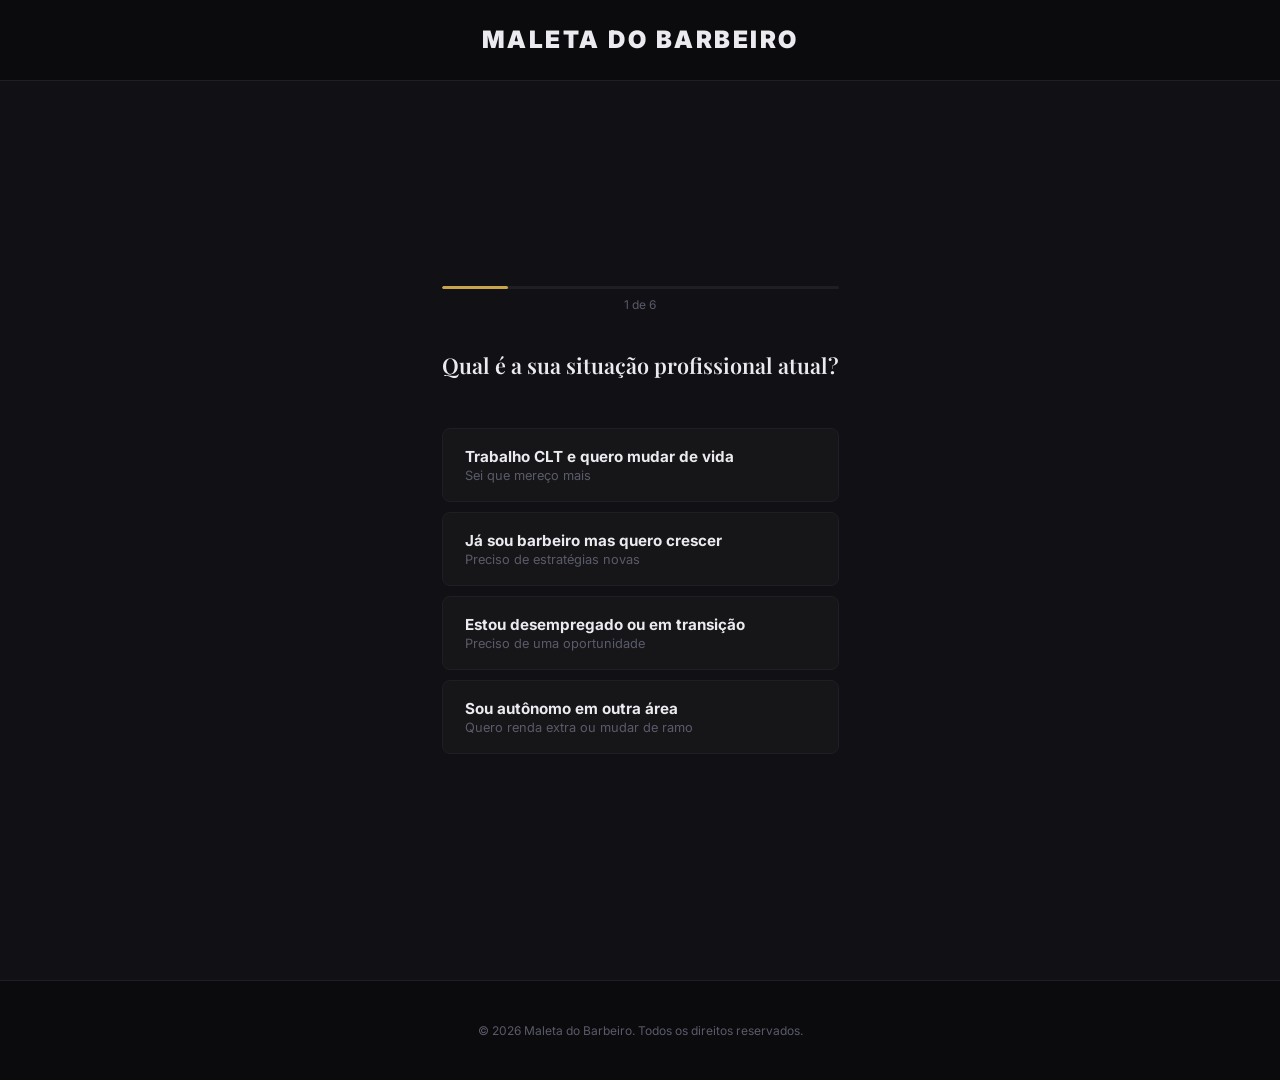
==== quiz.html @ 766ca05e "Separate quiz into its own page and add more CTAs" ====
<!DOCTYPE html>
<html lang="pt-BR">
<head>
    <meta charset="UTF-8">
    <meta name="viewport" content="width=device-width, initial-scale=1.0">
    <title>Quiz | Maleta do Barbeiro</title>
    <link rel="preconnect" href="https://fonts.googleapis.com">
    <link rel="preconnect" href="https://fonts.gstatic.com" crossorigin>
    <link href="https://fonts.googleapis.com/css2?family=Inter:wght@300;400;500;600;700;800;900&family=Playfair+Display:ital,wght@0,400;0,700;0,900;1,400;1,700&display=swap" rel="stylesheet">
    <link rel="stylesheet" href="styles.css">
    <style>
        body { padding-top: 20px; } /* Minimal nav for quiz */
        .section-quiz { min-height: 100vh; display: flex; align-items: center; }
    </style>
</head>
<body>
    <div style="text-align: center; margin-bottom: 20px;">
        <span class="logo-text" style="font-size: 1.5rem; font-weight:900;">MALETA DO <span class="gold" style="color:var(--primary);">BARBEIRO</span></span>
    </div>
    <section class="section section-quiz" id="quiz-section">
        <div class="container narrow center">
            <!-- Quiz Questions -->
            <div id="quizContainer" style="display:block;">
                <div class="quiz-progress">
                    <div class="quiz-bar" id="progressBar"></div>
                </div>
                <p class="quiz-counter"><span id="currentQ">1</span> de <span id="totalQ">6</span></p>

                <div class="q active" data-q="1">
                    <h3>Qual é a sua situação profissional atual?</h3>
                    <img src="images/quiz/IMG_6121.jpeg" alt="" class="quiz-img">
                    <div class="options">
                        <button class="opt" data-pts="3">
                            <strong>Trabalho CLT e quero mudar de vida</strong>
                            <span>Sei que mereço mais</span>
                        </button>
                        <button class="opt" data-pts="3">
                            <strong>Já sou barbeiro mas quero crescer</strong>
                            <span>Preciso de estratégias novas</span>
                        </button>
                        <button class="opt" data-pts="3">
                            <strong>Estou desempregado ou em transição</strong>
                            <span>Preciso de uma oportunidade</span>
                        </button>
                        <button class="opt" data-pts="2">
                            <strong>Sou autônomo em outra área</strong>
                            <span>Quero renda extra ou mudar de ramo</span>
                        </button>
                    </div>
                </div>

                <div class="q" data-q="2">
                    <h3>Quanto você quer faturar por mês como barbeiro?</h3>
                    <img src="images/quiz/IMG_6182.jpeg" alt="" class="quiz-img">
                    <div class="options">
                        <button class="opt" data-pts="2">
                            <strong>R$3.000 a R$5.000</strong>
                        </button>
                        <button class="opt" data-pts="3">
                            <strong>R$5.000 a R$10.000</strong>
                        </button>
                        <button class="opt" data-pts="4">
                            <strong>R$10.000 a R$30.000+</strong>
                        </button>
                    </div>
                </div>

                <div class="q" data-q="3">
                    <h3>Você se preocupa com o avanço da Inteligência Artificial?</h3>
                    <div class="options">
                        <button class="opt" data-pts="3">
                            <strong>Sim, tenho medo de perder meu emprego</strong>
                        </button>
                        <button class="opt" data-pts="2">
                            <strong>Um pouco, mas ainda não pensei muito</strong>
                        </button>
                        <button class="opt" data-pts="3">
                            <strong>Já estou buscando uma profissão à prova de IA</strong>
                        </button>
                    </div>
                </div>

                <div class="q" data-q="4">
                    <h3>Quanto tempo você está disposto a dedicar para aprender?</h3>
                    <div class="options">
                        <button class="opt" data-pts="2">
                            <strong>1 a 2 horas por dia</strong>
                        </button>
                        <button class="opt" data-pts="3">
                            <strong>3 a 5 horas por dia</strong>
                        </button>
                        <button class="opt" data-pts="4">
                            <strong>Tempo integral — tudo ou nada</strong>
                        </button>
                    </div>
                </div>

                <div class="q" data-q="5">
                    <h3>O que mais te atrai na profissão de barbeiro?</h3>
                    <div class="options">
                        <button class="opt" data-pts="3">
                            <strong>Liberdade e ser meu próprio chefe</strong>
                        </button>
                        <button class="opt" data-pts="3">
                            <strong>O potencial de ganhar muito dinheiro</strong>
                        </button>
                        <button class="opt" data-pts="3">
                            <strong>É uma arte e gosto de trabalhar com pessoas</strong>
                        </button>
                        <button class="opt" data-pts="3">
                            <strong>Segurança — profissão que sempre vai existir</strong>
                        </button>
                    </div>
                </div>

                <div class="q" data-q="6">
                    <h3>Se existisse um método comprovado para começar, você começaria agora?</h3>
                    <div class="options">
                        <button class="opt" data-pts="4">
                            <strong>SIM! Eu só preciso do caminho certo</strong>
                        </button>
                        <button class="opt" data-pts="2">
                            <strong>Talvez, depende das condições</strong>
                        </button>
                        <button class="opt" data-pts="5">
                            <strong>Com certeza! Já deveria ter começado ontem</strong>
                        </button>
                    </div>
                </div>
            </div>

            <!-- Result -->
            <div id="quizResult" style="display:none;">
                <div class="result-box">
                    <p class="result-tag">Resultado do seu perfil</p>
                    <h2>Você tem perfil de <strong>barbeiro premium</strong>.</h2>
                    <div class="score-ring">
                        <svg viewBox="0 0 120 120">
                            <circle class="ring-bg" cx="60" cy="60" r="54"/>
                            <circle class="ring-fill" cx="60" cy="60" r="54" id="scoreCircle"/>
                        </svg>
                        <span class="ring-text" id="scoreText">0%</span>
                    </div>
                    <p class="ring-label">compatibilidade com o método</p>
                    <p class="body-text">
                        Suas respostas mostram que você tem tudo para se tornar um barbeiro de sucesso.
                        Você está a um passo de aprender a profissão que a IA nunca vai substituir
                        e faturar no mínimo <strong>R$3.000/mês.</strong>
                    </p>
                    <ul class="check-list">
                        <li>Acesso completo ao método Maleta do Barbeiro</li>
                        <li>Passo a passo dos cortes mais lucrativos</li>
                        <li>Estratégias de marketing para lotar sua agenda</li>
                        <li>Suporte direto do Jota e sua equipe</li>
                    </ul>
                    <a href="https://pay.cakto.com.br/5ihp5mb_940703" class="main-cta" id="resultCta">
                        QUERO GARANTIR MINHA VAGA NA MALETA DO BARBEIRO
                        <span class="cta-arrow">&rarr;</span>
                    </a>
                    <p class="urgency">Restam poucas vagas com preço promocional</p>
                </div>
            </div>
        </div>
    </section>

    <footer class="footer">
        <div class="container center">
            <p>© 2026 Maleta do Barbeiro. Todos os direitos reservados.</p>
        </div>
    </footer>

    <script src="script.js"></script>
</body>
</html>
---- styles.css ----
/* ============================================
   MALETA DO BARBEIRO — Organic / Editorial Style
   ============================================ */

:root {
    --bg: #0b0b0e;
    --bg-alt: #101015;
    --bg-accent: #0f0f14;
    --surface: #161619;
    --border: #1e1e24;
    --text: #eaeaef;
    --text-mid: #9a9aaa;
    --text-dim: #5a5a6a;
    --gold: #c9a44a;
    --gold-soft: rgba(201, 164, 74, 0.12);
    --red: #e04040;
    --red-soft: rgba(224, 64, 64, 0.12);
    --green: #2ecc71;
    --green-soft: rgba(46, 204, 113, 0.1);
    --font: 'Inter', system-ui, -apple-system, sans-serif;
    --display: 'Playfair Display', Georgia, serif;
}

/* === Reset === */
*, *::before, *::after { margin: 0; padding: 0; box-sizing: border-box; }
html { scroll-behavior: smooth; overflow-x: hidden; }
body {
    font-family: var(--font);
    background: var(--bg);
    color: var(--text);
    line-height: 1.65;
    -webkit-font-smoothing: antialiased;
}
img { max-width: 100%; display: block; }
a { color: inherit; text-decoration: none; }

/* === Utilities === */
.container { max-width: 1080px; margin: 0 auto; padding: 0 24px; }
.narrow { max-width: 720px; }
.center { text-align: center; }
.gold { color: var(--gold); }
.highlight-danger { color: var(--red); font-weight: 700; }
.body-text { color: var(--text-mid); font-size: 1.05rem; line-height: 1.75; margin-top: 16px; }
.body-text.accent { color: var(--text); margin-top: 24px; }
.body-text.subtle { color: var(--text-dim); font-style: italic; margin-top: 16px; }

/* Reveal on scroll */
.reveal { opacity: 0; transform: translateY(28px); transition: opacity 0.7s ease, transform 0.7s ease; }
.reveal.visible { opacity: 1; transform: none; }

/* === Navbar === */
.navbar {
    position: fixed; top: 0; left: 0; right: 0; z-index: 100;
    padding: 18px 0;
    transition: background 0.3s, padding 0.3s, backdrop-filter 0.3s;
}
.navbar.scrolled {
    background: rgba(11,11,14,0.92);
    backdrop-filter: blur(16px);
    padding: 12px 0;
    border-bottom: 1px solid var(--border);
}
.nav-container {
    max-width: 1080px; margin: 0 auto; padding: 0 24px;
    display: flex; align-items: center; justify-content: space-between;
}
.logo-text { font-weight: 800; font-size: 0.85rem; letter-spacing: 2.5px; }
.nav-cta {
    padding: 10px 24px;
    border: 1px solid var(--gold);
    color: var(--gold);
    font-weight: 600; font-size: 0.8rem; letter-spacing: 0.5px;
    border-radius: 6px;
    transition: all 0.3s ease;
}
.nav-cta:hover { background: var(--gold); color: #000; }

/* === HERO === */
.hero {
    position: relative;
    min-height: 100vh;
    display: flex; align-items: flex-end;
    padding: 0 0 80px 0;
    overflow: hidden;
}
.hero-bg {
    position: absolute; inset: 0; z-index: 0;
}
.hero-bg img, .hero-video {
    width: 100%; height: 100%;
    object-fit: cover;
    opacity: 0.35;
}
/* Fallback gradient when no image present */
.hero-bg img[src=""],
.hero-bg img:not([src]),
.hero-video[src=""],
.hero-video:not([src]) {
    display: none;
}
.hero-gradient {
    position: absolute; inset: 0;
    background:
        linear-gradient(to top, var(--bg) 0%, transparent 50%),
        linear-gradient(to right, var(--bg) 0%, transparent 60%);
}
.hero-content {
    position: relative; z-index: 1;
    max-width: 680px;
    padding: 0 40px;
}
.hero-eyebrow {
    font-size: 0.75rem;
    font-weight: 600;
    letter-spacing: 3px;
    text-transform: uppercase;
    color: var(--gold);
    margin-bottom: 20px;
}
.hero-title {
    font-family: var(--display);
    font-size: clamp(2rem, 5vw, 3.2rem);
    font-weight: 700;
    line-height: 1.2;
    margin-bottom: 20px;
}
.hero-title em {
    font-style: italic;
    color: var(--gold);
}
.hero-subtitle {
    color: var(--text-mid);
    font-size: 1.05rem;
    line-height: 1.75;
    margin-bottom: 32px;
    max-width: 560px;
}
.hero-cta {
    display: inline-flex; align-items: center; gap: 10px;
    padding: 16px 36px;
    background: var(--gold);
    color: #0b0b0e;
    font-weight: 700; font-size: 0.95rem;
    border-radius: 6px;
    transition: all 0.3s ease;
}
.hero-cta:hover { filter: brightness(1.1); transform: translateY(-2px); }
.cta-arrow { font-size: 1.1rem; transition: transform 0.3s; }
.hero-cta:hover .cta-arrow { transform: translateX(4px); }

/* === SECTIONS === */
.section { padding: 100px 0; }
.section-dark { background: var(--bg-alt); }
.section-accent {
    background: var(--bg-accent);
    border-top: 1px solid var(--border);
    border-bottom: 1px solid var(--border);
}

.section-label {
    font-size: 0.7rem;
    font-weight: 700;
    letter-spacing: 3px;
    text-transform: uppercase;
    color: var(--gold);
    margin-bottom: 14px;
}
.section h2, h2 {
    font-family: var(--display);
    font-size: clamp(1.6rem, 3.5vw, 2.4rem);
    font-weight: 700;
    line-height: 1.25;
}

.text-block {
    max-width: 600px;
    margin-bottom: 48px;
}

/* === Jobs replaced list === */
.jobs-replaced {
    display: flex; flex-direction: column; gap: 8px;
    max-width: 520px;
}
.job-item {
    display: flex; align-items: center; justify-content: space-between;
    padding: 14px 20px;
    border-radius: 8px;
    font-size: 0.95rem;
    font-weight: 500;
    transition: all 0.3s ease;
}
.job-item.dead {
    background: var(--red-soft);
    border: 1px solid rgba(224,64,64,0.15);
    color: var(--text-mid);
    text-decoration: line-through;
    text-decoration-color: var(--red);
}
.job-tag {
    font-size: 0.65rem;
    font-weight: 700;
    letter-spacing: 1.5px;
    text-transform: uppercase;
    color: var(--red);
}
.job-item.alive {
    background: var(--gold-soft);
    border: 1px solid rgba(201,164,74,0.25);
    color: var(--text);
    text-decoration: none;
    font-weight: 700;
}
.safe-tag { color: var(--gold) !important; }

/* === Split layout === */
.split-layout {
    display: grid;
    grid-template-columns: 1fr 1fr;
    gap: 60px;
    align-items: center;
}
.split-layout.reverse { direction: rtl; }
.split-layout.reverse > * { direction: ltr; }

.feature-img {
    width: 100%;
    border-radius: 12px;
    aspect-ratio: 4/3;
    object-fit: contain;
    background: transparent;
    border: none;
}
/* Fallback when image not loaded */
.feature-img[src=""],
.feature-img:not([src]) {
    min-height: 300px;
}

/* === Pain points === */
.pain-points { margin: 28px 0; }
.pain {
    font-size: 1.15rem;
    color: var(--text-mid);
    padding: 10px 0;
    border-bottom: 1px solid var(--border);
}
.pain:last-child { border-bottom: none; }

/* === Callout box === */
.callout {
    margin-top: 40px;
    padding: 28px 32px;
    background: var(--gold-soft);
    border-left: 3px solid var(--gold);
    border-radius: 0 8px 8px 0;
}
.callout p { font-size: 1.1rem; line-height: 1.7; color: var(--text); }

/* === Benefits strip === */
.benefits-strip {
    margin-top: 64px;
    padding-top: 48px;
    border-top: 1px solid var(--border);
}
.benefits-strip h3 {
    font-family: var(--display);
    font-size: 1.3rem;
    margin-bottom: 28px;
    font-weight: 600;
}
.benefits-row {
    display: grid;
    grid-template-columns: repeat(3, 1fr);
    gap: 20px;
}
.benefit {
    padding: 24px;
    background: var(--surface);
    border: 1px solid var(--border);
    border-radius: 10px;
    display: flex; flex-direction: column; gap: 6px;
    transition: border-color 0.3s;
}
.benefit:hover { border-color: var(--gold); }
.benefit-title { font-weight: 700; font-size: 0.95rem; }
.benefit-desc { font-size: 0.82rem; color: var(--text-dim); }

/* === Proof / Jota === */
.proof-layout {
    display: grid;
    grid-template-columns: 380px 1fr;
    gap: 56px;
    align-items: center;
    margin-bottom: 48px;
}
.proof-img {
    width: 100%;
    border-radius: 14px;
    aspect-ratio: 3/4;
    object-fit: contain;
    background: transparent;
    border: none;
}
.proof-list {
    list-style: none;
    margin-top: 20px;
}
.proof-list li {
    padding: 10px 0;
    border-bottom: 1px solid var(--border);
    font-size: 1.05rem;
    color: var(--text-mid);
}
.proof-list li:last-child { border-bottom: none; }

/* Photo strip */
.photo-strip {
    display: grid;
    grid-template-columns: repeat(3, 1fr);
    gap: 12px;
    margin-top: 12px;
}
.strip-img {
    width: 100%;
    aspect-ratio: 16/10;
    object-fit: contain;
    border-radius: 10px;
    background: transparent;
    border: none;
    transition: transform 0.4s;
}
.strip-img:hover { transform: scale(1.02); }

/* === Steps === */
.steps {
    display: flex; flex-direction: column;
    gap: 0;
    margin-top: 40px;
    text-align: left;
    max-width: 480px;
    margin-left: auto; margin-right: auto;
}
.step {
    display: flex; align-items: flex-start; gap: 20px;
    padding: 24px 0;
    border-bottom: 1px solid var(--border);
}
.step:last-child { border-bottom: none; }
.step-num {
    flex-shrink: 0;
    width: 36px; height: 36px;
    display: flex; align-items: center; justify-content: center;
    border-radius: 50%;
    border: 1px solid var(--gold);
    color: var(--gold);
    font-weight: 700; font-size: 0.85rem;
}
.step-title { display: block; font-weight: 700; font-size: 1rem; }
.step-desc { display: block; font-size: 0.85rem; color: var(--text-dim); margin-top: 2px; }

/* === QUIZ SECTION === */
.section-quiz {
    background: var(--bg-alt);
    border-top: 1px solid var(--border);
    padding: 100px 0 120px;
}

.main-cta {
    display: inline-flex; align-items: center; gap: 10px;
    padding: 18px 40px;
    background: var(--gold);
    color: #0b0b0e;
    border: none;
    font-family: var(--font);
    font-weight: 800; font-size: 0.95rem;
    border-radius: 6px;
    cursor: pointer;
    transition: all 0.3s ease;
    margin-top: 32px;
}
.main-cta:hover { filter: brightness(1.1); transform: translateY(-2px); }

.trust-row {
    display: flex; align-items: center; justify-content: center;
    gap: 24px;
    margin-top: 20px;
    flex-wrap: wrap;
}
.trust-row span {
    font-size: 0.75rem;
    color: var(--text-dim);
    letter-spacing: 0.5px;
}

/* Quiz progress */
.quiz-progress {
    height: 3px;
    background: var(--border);
    border-radius: 3px;
    margin-bottom: 6px;
    overflow: hidden;
}
.quiz-bar {
    height: 100%;
    background: var(--gold);
    width: 0%;
    border-radius: 3px;
    transition: width 0.5s ease;
}
.quiz-counter {
    font-size: 0.75rem;
    color: var(--text-dim);
    margin-bottom: 36px;
}

/* Questions */
.q { display: none; }
.q.active { display: block; animation: fadeSlide 0.4s ease; }
@keyframes fadeSlide {
    from { opacity: 0; transform: translateX(20px); }
    to { opacity: 1; transform: none; }
}
.q h3 {
    font-family: var(--display);
    font-size: 1.35rem;
    font-weight: 600;
    margin-bottom: 24px;
    line-height: 1.35;
}
.quiz-img {
    width: 100%;
    max-height: 200px;
    object-fit: contain;
    border-radius: 10px;
    margin-bottom: 24px;
    background: transparent;
    border: none;
}
.options { display: flex; flex-direction: column; gap: 10px; }
.opt {
    text-align: left;
    padding: 18px 22px;
    background: var(--surface);
    border: 1px solid var(--border);
    border-radius: 8px;
    cursor: pointer;
    transition: all 0.25s ease;
    color: var(--text);
    font-family: var(--font);
    font-size: 0.95rem;
    display: flex; flex-direction: column; gap: 2px;
}
.opt span { font-size: 0.8rem; color: var(--text-dim); font-weight: 400; }
.opt:hover {
    border-color: var(--gold);
    background: var(--gold-soft);
    transform: translateX(6px);
}
.opt.selected {
    border-color: var(--gold);
    background: var(--gold-soft);
}

/* === Result === */
.result-box { padding: 20px 0; }
.result-tag {
    font-size: 0.7rem;
    font-weight: 700;
    letter-spacing: 3px;
    text-transform: uppercase;
    color: var(--gold);
    margin-bottom: 14px;
}
.result-box h2 {
    margin-bottom: 32px;
}

/* Score ring */
.score-ring {
    position: relative;
    width: 110px; height: 110px;
    margin: 0 auto 8px;
}
.score-ring svg { transform: rotate(-90deg); }
.ring-bg { fill: none; stroke: var(--border); stroke-width: 5; }
.ring-fill {
    fill: none;
    stroke: var(--gold);
    stroke-width: 5;
    stroke-linecap: round;
    stroke-dasharray: 339.292;
    stroke-dashoffset: 339.292;
    transition: stroke-dashoffset 2s cubic-bezier(0.4, 0, 0.2, 1);
}
.ring-text {
    position: absolute;
    top: 50%; left: 50%;
    transform: translate(-50%, -50%);
    font-size: 1.6rem;
    font-weight: 800;
    color: var(--gold);
}
.ring-label {
    font-size: 0.75rem;
    color: var(--text-dim);
    margin-bottom: 28px;
    letter-spacing: 0.5px;
}

/* Check list */
.check-list {
    list-style: none;
    text-align: left;
    max-width: 420px;
    margin: 28px auto 36px;
}
.check-list li {
    padding: 10px 0 10px 28px;
    position: relative;
    font-size: 0.92rem;
    color: var(--text-mid);
    border-bottom: 1px solid var(--border);
}
.check-list li:last-child { border-bottom: none; }
.check-list li::before {
    content: '✓';
    position: absolute;
    left: 0;
    color: var(--green);
    font-weight: 700;
}

.urgency {
    margin-top: 16px;
    font-size: 0.8rem;
    color: var(--red);
    font-weight: 600;
}

/* === Footer === */
.footer {
    padding: 40px 0;
    border-top: 1px solid var(--border);
}
.footer-logo {
    font-weight: 800;
    font-size: 0.8rem;
    letter-spacing: 2.5px;
    display: block;
    margin-bottom: 10px;
}
.footer p { font-size: 0.75rem; color: var(--text-dim); }
.disclaimer { margin-top: 8px; opacity: 0.5; }

/* === Responsive === */
@media (max-width: 900px) {
    .split-layout, .proof-layout {
        grid-template-columns: 1fr;
        gap: 36px;
    }
    .split-layout.reverse { direction: ltr; }
    .benefits-row { grid-template-columns: 1fr; }
    .photo-strip { grid-template-columns: 1fr; }
}
@media (max-width: 600px) {
    .section { padding: 64px 0; }
    .hero { padding-bottom: 48px; }
    .hero-content { padding: 0 20px; }
    .hero-title { font-size: 1.7rem; }
    .main-cta { padding: 16px 28px; font-size: 0.85rem; }
    .trust-row { flex-direction: column; gap: 6px; }
    .proof-layout { grid-template-columns: 1fr; }
    .proof-img { aspect-ratio: 1/1; max-width: 280px; margin: 0 auto; }
}

/* Scrollbar */
::-webkit-scrollbar { width: 6px; }
::-webkit-scrollbar-track { background: var(--bg); }
::-webkit-scrollbar-thumb { background: #2a2a30; border-radius: 3px; }
::selection { background: rgba(201,164,74,0.25); }

/* === Reposicionamento de Imagens === */
.img-top { object-position: top !important; }
.img-bottom { object-position: bottom !important; }
.img-left { object-position: left !important; }
.img-right { object-position: right !important; }
.img-contain { 
    object-fit: contain !important; 
    background: transparent !important; 
    border: none !important; 
}
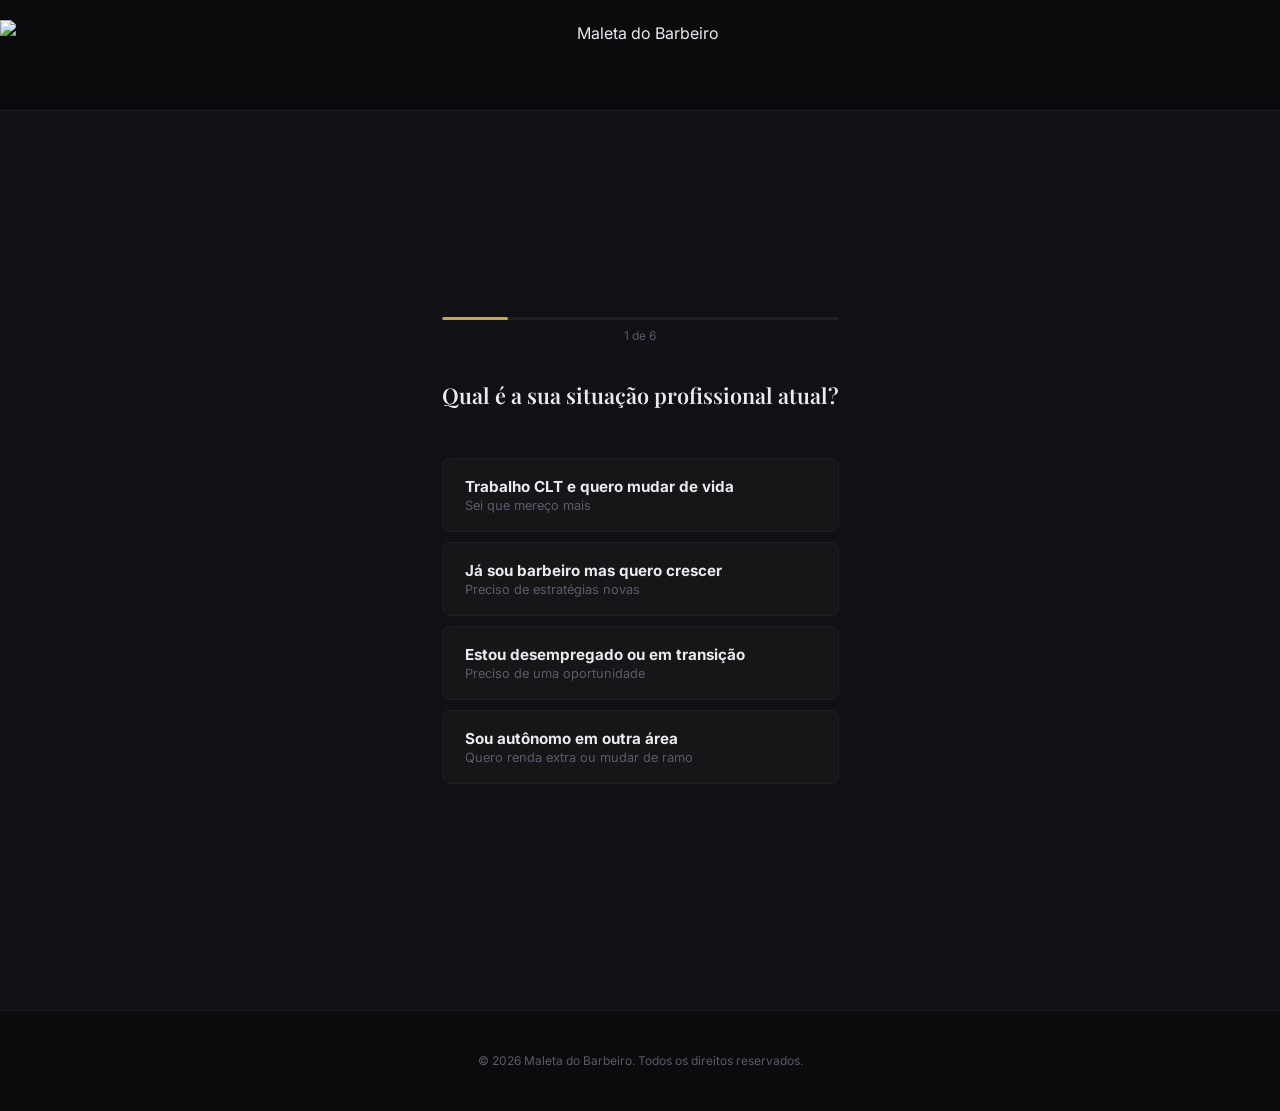
==== commit 22eba312: "Add Jotta logo to index and quiz header" ====
--- a/quiz.html
+++ b/quiz.html
@@ -15,7 +15,7 @@
 </head>
 <body>
     <div style="text-align: center; margin-bottom: 20px;">
-        <span class="logo-text" style="font-size: 1.5rem; font-weight:900;">MALETA DO <span class="gold" style="color:var(--primary);">BARBEIRO</span></span>
+        <img src="images/jotta-logo.png" alt="Maleta do Barbeiro" class="quiz-logo-img">
     </div>
     <section class="section section-quiz" id="quiz-section">
         <div class="container narrow center">
--- a/styles.css
+++ b/styles.css
@@ -590,3 +590,16 @@
     background: transparent !important; 
     border: none !important; 
 }
+
+/* === Logo === */
+.nav-logo-img {
+    height: 40px;
+    width: auto;
+    display: block;
+}
+.quiz-logo-img {
+    height: 70px;
+    width: auto;
+    margin: 0 auto;
+    display: block;
+}
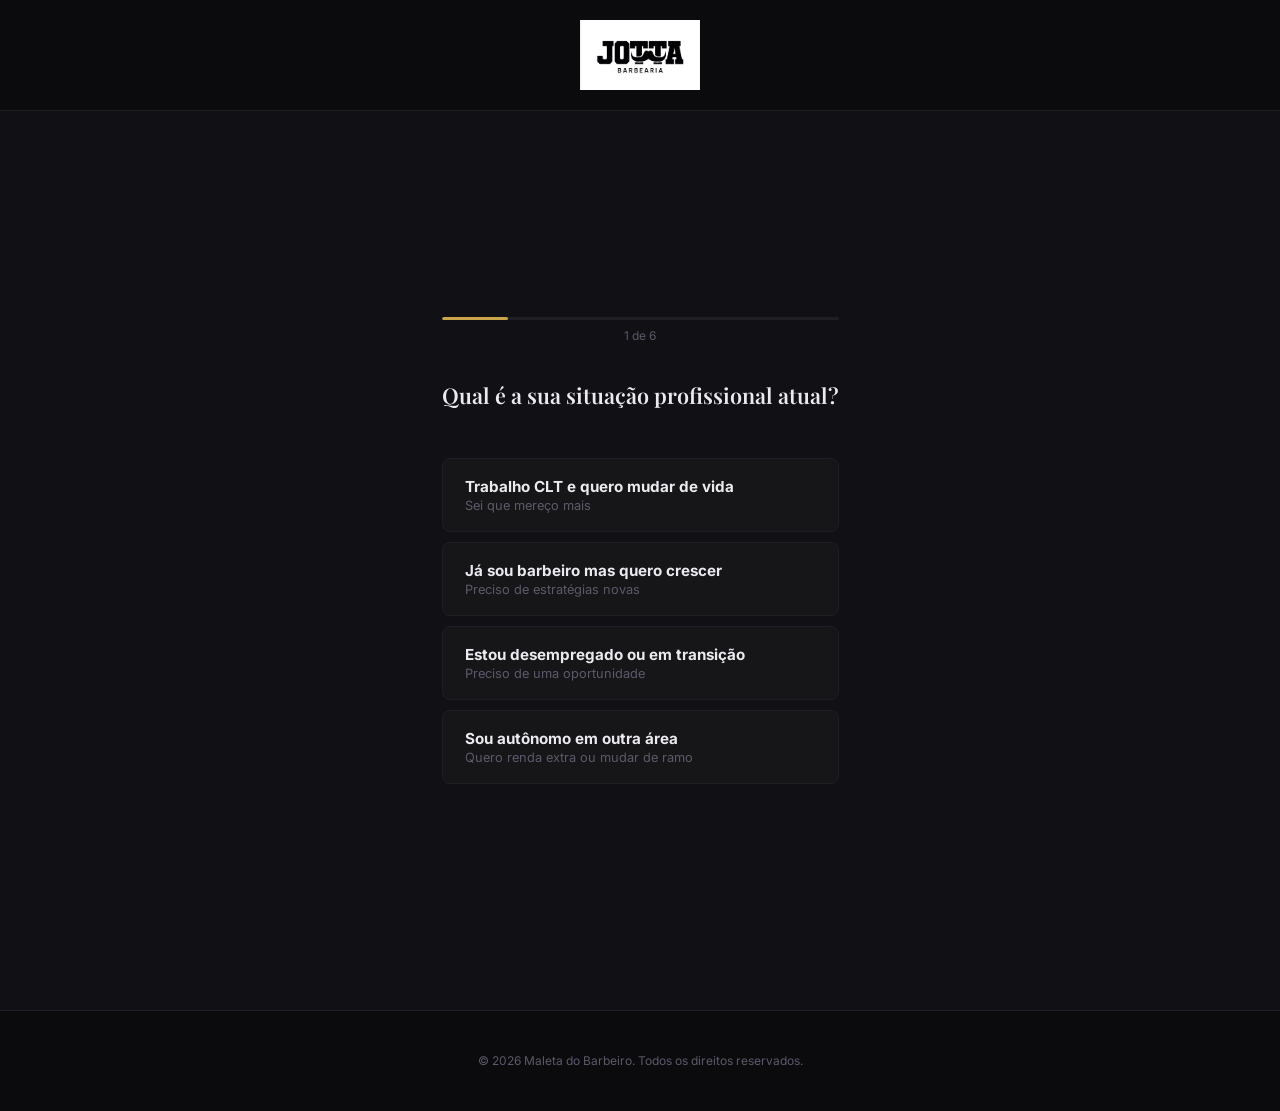
==== commit a053757a: "Add VSL video with timed checkout CTA" ====
--- a/quiz.html
+++ b/quiz.html
@@ -153,11 +153,15 @@
                         <li>Estratégias de marketing para lotar sua agenda</li>
                         <li>Suporte direto do Jota e sua equipe</li>
                     </ul>
-                    <a href="https://pay.cakto.com.br/5ihp5mb_940703" class="main-cta" id="resultCta">
-                        QUERO GARANTIR MINHA VAGA NA MALETA DO BARBEIRO
+
+                    <!-- VSL Video -->
+                    <video id="vslVideo" src="images/vsl.mov" controls playsinline style="width: 100%; border-radius: 12px; margin: 20px 0; background: #000;"></video>
+
+                    <a href="https://pay.cakto.com.br/5ihp5mb_940703" class="main-cta" id="resultCta" style="display: none;">
+                        QUERO MUDAR MINHA VIDA AGORA
                         <span class="cta-arrow">&rarr;</span>
                     </a>
-                    <p class="urgency">Restam poucas vagas com preço promocional</p>
+                    <p class="urgency" id="urgencyText" style="display: none;">Restam poucas vagas com preço promocional</p>
                 </div>
             </div>
         </div>
